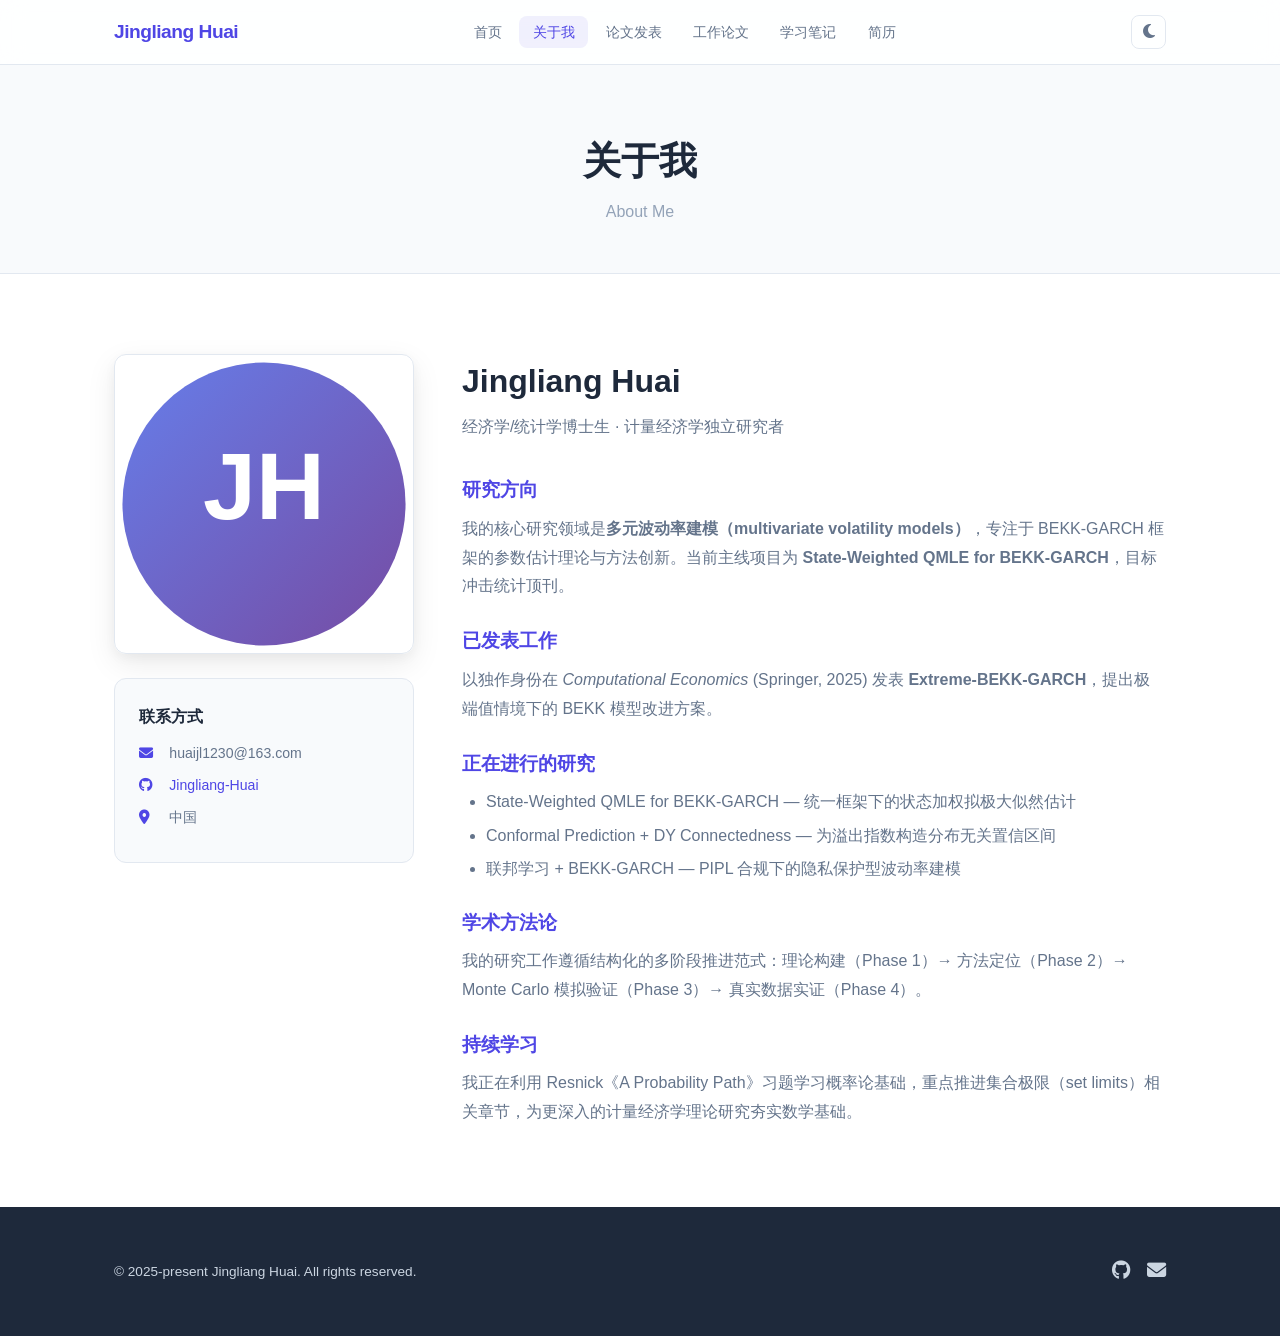
==== about.html @ 9f8ee6a2 "First Upload" ====
<!DOCTYPE html>
<html lang="zh-CN">
<head>
  <meta charset="UTF-8">
  <meta name="viewport" content="width=device-width, initial-scale=1.0">
  <title>关于我 | Jingliang Huai</title>
  <link rel="stylesheet" href="css/style.css">
  <link rel="icon" href="images/favicon.svg" type="image/svg+xml">
  <link rel="stylesheet" href="https://cdnjs.cloudflare.com/ajax/libs/font-awesome/6.5.0/css/all.min.css">
</head>
<body>
  <nav class="navbar" id="navbar">
    <div class="nav-container">
      <a href="index.html" class="nav-logo"><span class="logo-text">Jingliang Huai</span></a>
      <ul class="nav-menu" id="navMenu">
        <li><a href="index.html" class="nav-link">首页</a></li>
        <li><a href="about.html" class="nav-link active">关于我</a></li>
        <li><a href="publications.html" class="nav-link">论文发表</a></li>
        <li><a href="research.html" class="nav-link">工作论文</a></li>
        <li><a href="notes.html" class="nav-link">学习笔记</a></li>
        <li><a href="cv.html" class="nav-link">简历</a></li>
      </ul>
      <div class="nav-right">
        <button id="themeToggle" class="theme-btn" aria-label="切换主题"><i class="fas fa-moon"></i></button>
        <div class="hamburger" id="hamburger">
          <span class="bar"></span>
          <span class="bar"></span>
          <span class="bar"></span>
        </div>
      </div>
    </div>
  </nav>

  <section class="page-header">
    <div class="container">
      <h1>关于我</h1>
      <p class="page-subtitle">About Me</p>
    </div>
  </section>

  <section class="section">
    <div class="container">
      <div class="about-grid">
        <div class="about-photo">
          <img src="images/avatar-placeholder.svg" alt="Jingliang Huai" class="about-avatar">
          <div class="about-contact-card">
            <h3>联系方式</h3>
            <p><i class="fas fa-envelope"></i> huaijl1230@163.com</p>
            <p><i class="fab fa-github"></i> <a href="https://github.com/Jingliang-Huai" target="_blank">Jingliang-Huai</a></p>
            <p><i class="fas fa-map-marker-alt"></i> 中国</p>
          </div>
        </div>
        <div class="about-bio">
          <h2>Jingliang Huai</h2>
          <p class="about-role">经济学/统计学博士生 · 计量经济学独立研究者</p>
          
          <h3>研究方向</h3>
          <p>我的核心研究领域是<strong>多元波动率建模（multivariate volatility models）</strong>，专注于 BEKK-GARCH 框架的参数估计理论与方法创新。当前主线项目为 <strong>State-Weighted QMLE for BEKK-GARCH</strong>，目标冲击统计顶刊。</p>
          
          <h3>已发表工作</h3>
          <p>以独作身份在 <em>Computational Economics</em> (Springer, 2025) 发表 <strong>Extreme-BEKK-GARCH</strong>，提出极端值情境下的 BEKK 模型改进方案。</p>
          
          <h3>正在进行的研究</h3>
          <ul>
            <li>State-Weighted QMLE for BEKK-GARCH — 统一框架下的状态加权拟极大似然估计</li>
            <li>Conformal Prediction + DY Connectedness — 为溢出指数构造分布无关置信区间</li>
            <li>联邦学习 + BEKK-GARCH — PIPL 合规下的隐私保护型波动率建模</li>
          </ul>

          <h3>学术方法论</h3>
          <p>我的研究工作遵循结构化的多阶段推进范式：理论构建（Phase 1）→ 方法定位（Phase 2）→ Monte Carlo 模拟验证（Phase 3）→ 真实数据实证（Phase 4）。</p>
          
          <h3>持续学习</h3>
          <p>我正在利用 Resnick《A Probability Path》习题学习概率论基础，重点推进集合极限（set limits）相关章节，为更深入的计量经济学理论研究夯实数学基础。</p>
        </div>
      </div>
    </div>
  </section>

  <footer class="footer">
    <div class="container">
      <div class="footer-content">
        <div class="footer-info">
          <p>&copy; 2025-present Jingliang Huai. All rights reserved.</p>
        </div>
        <div class="footer-links">
          <a href="https://github.com/Jingliang-Huai" target="_blank"><i class="fab fa-github"></i></a>
          <a href="mailto:huaijl1230@163.com"><i class="fas fa-envelope"></i></a>
        </div>
      </div>
    </div>
  </footer>

  <script src="js/main.js"></script>
</body>
</html>
---- css/style.css ----
/* ====================================================================
   Jingliang Huai - Personal Academic Website
   Style: Modern, Minimal, Academic with Dark/Light Modes
   ==================================================================== */

/* ---------- CSS Variables (Light Theme - Default) ---------- */
:root {
  --primary: #4f46e5;
  --primary-light: #818cf8;
  --primary-dark: #3730a3;
  --accent: #06b6d4;
  --bg: #ffffff;
  --bg-alt: #f8fafc;
  --bg-card: #ffffff;
  --text: #1e293b;
  --text-light: #64748b;
  --text-muted: #94a3b8;
  --border: #e2e8f0;
  --shadow: 0 1px 3px rgba(0,0,0,0.08), 0 1px 2px rgba(0,0,0,0.06);
  --shadow-lg: 0 10px 30px rgba(0,0,0,0.08), 0 4px 12px rgba(0,0,0,0.04);
  --radius: 12px;
  --radius-sm: 8px;
  --nav-bg: rgba(255,255,255,0.85);
  --hero-gradient: linear-gradient(135deg, #667eea 0%, #764ba2 100%);
  --footer-bg: #1e293b;
  --footer-text: #cbd5e1;
}

/* ---------- Dark Theme ---------- */
[data-theme="dark"] {
  --primary: #818cf8;
  --primary-light: #a5b4fc;
  --primary-dark: #6366f1;
  --accent: #22d3ee;
  --bg: #0f172a;
  --bg-alt: #1e293b;
  --bg-card: #1e293b;
  --text: #e2e8f0;
  --text-light: #94a3b8;
  --text-muted: #64748b;
  --border: #334155;
  --shadow: 0 1px 3px rgba(0,0,0,0.3), 0 1px 2px rgba(0,0,0,0.2);
  --shadow-lg: 0 10px 30px rgba(0,0,0,0.4), 0 4px 12px rgba(0,0,0,0.2);
  --nav-bg: rgba(15,23,42,0.92);
  --hero-gradient: linear-gradient(135deg, #1e1b4b 0%, #312e81 100%);
  --footer-bg: #020617;
  --footer-text: #94a3b8;
}

/* ---------- Base Reset ---------- */
*, *::before, *::after {
  margin: 0;
  padding: 0;
  box-sizing: border-box;
}

html {
  scroll-behavior: smooth;
  font-size: 16px;
}

body {
  font-family: -apple-system, BlinkMacSystemFont, 'Segoe UI', Roboto, 'Helvetica Neue', Arial, 'Noto Sans SC', sans-serif;
  background: var(--bg);
  color: var(--text);
  line-height: 1.7;
  transition: background 0.3s ease, color 0.3s ease;
  -webkit-font-smoothing: antialiased;
}

a {
  color: var(--primary);
  text-decoration: none;
  transition: color 0.2s;
}
a:hover { color: var(--primary-light); }

img { max-width: 100%; height: auto; }

.container {
  max-width: 1100px;
  margin: 0 auto;
  padding: 0 1.5rem;
}

/* ---------- Navbar ---------- */
.navbar {
  position: fixed;
  top: 0;
  left: 0;
  right: 0;
  z-index: 1000;
  background: var(--nav-bg);
  backdrop-filter: blur(12px);
  -webkit-backdrop-filter: blur(12px);
  border-bottom: 1px solid var(--border);
  transition: background 0.3s, border-color 0.3s;
}

.nav-container {
  max-width: 1100px;
  margin: 0 auto;
  padding: 0 1.5rem;
  display: flex;
  align-items: center;
  justify-content: space-between;
  height: 64px;
}

.nav-logo .logo-text {
  font-size: 1.2rem;
  font-weight: 700;
  color: var(--primary);
  letter-spacing: -0.5px;
}

.nav-menu {
  display: flex;
  list-style: none;
  gap: 0.25rem;
}

.nav-link {
  padding: 0.5rem 0.85rem;
  border-radius: var(--radius-sm);
  font-size: 0.9rem;
  font-weight: 500;
  color: var(--text-light);
  transition: all 0.2s;
}
.nav-link:hover {
  color: var(--text);
  background: var(--bg-alt);
}
.nav-link.active {
  color: var(--primary);
  background: rgba(79,70,229,0.08);
}

.nav-right {
  display: flex;
  align-items: center;
  gap: 0.5rem;
}

.theme-btn {
  background: none;
  border: 1px solid var(--border);
  border-radius: 8px;
  padding: 0.45rem 0.65rem;
  color: var(--text-light);
  cursor: pointer;
  font-size: 1rem;
  transition: all 0.2s;
}
.theme-btn:hover {
  color: var(--primary);
  border-color: var(--primary);
}

/* Hamburger */
.hamburger {
  display: none;
  flex-direction: column;
  gap: 5px;
  cursor: pointer;
  padding: 4px;
}
.hamburger .bar {
  width: 24px;
  height: 2px;
  background: var(--text);
  border-radius: 2px;
  transition: all 0.3s;
}

/* ---------- Hero Section ---------- */
.hero {
  position: relative;
  min-height: 100vh;
  display: flex;
  align-items: center;
  justify-content: center;
  overflow: hidden;
  padding-top: 64px;
}

.hero-bg {
  position: absolute;
  inset: 0;
  background: var(--hero-gradient);
  opacity: 0.08;
  z-index: 0;
}

.hero-particles {
  position: absolute;
  inset: 0;
  z-index: 0;
}

.hero-content {
  position: relative;
  z-index: 1;
  text-align: center;
  padding: 2rem;
  max-width: 700px;
}

.hero-avatar {
  width: 140px;
  height: 140px;
  border-radius: 50%;
  overflow: hidden;
  margin: 0 auto 1.5rem;
  border: 4px solid var(--primary);
  box-shadow: var(--shadow-lg);
  background: var(--bg);
}
.hero-avatar img {
  width: 100%;
  height: 100%;
  object-fit: cover;
}

.hero-name {
  font-size: 2.8rem;
  font-weight: 800;
  letter-spacing: -1px;
  margin-bottom: 0.5rem;
  background: linear-gradient(135deg, var(--primary), var(--accent));
  -webkit-background-clip: text;
  -webkit-text-fill-color: transparent;
  background-clip: text;
}

.hero-title {
  font-size: 1.2rem;
  color: var(--text-light);
  margin-bottom: 0.3rem;
}

.hero-subtitle {
  font-size: 0.95rem;
  color: var(--text-muted);
  margin-bottom: 1.5rem;
}

.hero-social {
  display: flex;
  justify-content: center;
  gap: 1.2rem;
  margin-bottom: 2rem;
}

.social-link {
  display: flex;
  align-items: center;
  justify-content: center;
  width: 44px;
  height: 44px;
  border-radius: 50%;
  background: var(--bg-alt);
  color: var(--text-light);
  font-size: 1.2rem;
  border: 1px solid var(--border);
  transition: all 0.3s;
}
.social-link:hover {
  color: white;
  background: var(--primary);
  border-color: var(--primary);
  transform: translateY(-3px);
}

.hero-cta {
  display: flex;
  gap: 1rem;
  justify-content: center;
  flex-wrap: wrap;
}

/* Buttons */
.btn {
  display: inline-flex;
  align-items: center;
  gap: 0.5rem;
  padding: 0.7rem 1.5rem;
  border-radius: var(--radius-sm);
  font-size: 0.95rem;
  font-weight: 600;
  cursor: pointer;
  transition: all 0.3s;
  border: 2px solid transparent;
}
.btn-primary {
  background: var(--primary);
  color: white !important;
}
.btn-primary:hover {
  background: var(--primary-dark);
  transform: translateY(-2px);
  box-shadow: 0 4px 12px rgba(79,70,229,0.3);
}
.btn-outline {
  background: transparent;
  color: var(--text) !important;
  border-color: var(--border);
}
.btn-outline:hover {
  border-color: var(--primary);
  color: var(--primary) !important;
  transform: translateY(-2px);
}

.scroll-indicator {
  position: absolute;
  bottom: 2rem;
  left: 50%;
  transform: translateX(-50%);
  display: flex;
  flex-direction: column;
  align-items: center;
  gap: 0.3rem;
  color: var(--text-muted);
  font-size: 0.8rem;
  animation: bounce 2s infinite;
}
@keyframes bounce {
  0%, 100% { transform: translateX(-50%) translateY(0); }
  50% { transform: translateX(-50%) translateY(8px); }
}

/* ---------- General Sections ---------- */
.section {
  padding: 5rem 0;
}
.section-alt {
  background: var(--bg-alt);
}

.section-title {
  font-size: 2rem;
  font-weight: 800;
  margin-bottom: 2.5rem;
  display: flex;
  align-items: center;
  gap: 0.75rem;
}
.title-deco {
  display: block;
  width: 4px;
  height: 28px;
  background: var(--primary);
  border-radius: 2px;
}

.section-subtitle {
  font-size: 1.5rem;
  font-weight: 700;
  margin-bottom: 2rem;
}

.section-more {
  margin-top: 2rem;
  text-align: center;
}
.section-more a {
  font-weight: 500;
  color: var(--primary);
}
.section-more a:hover {
  gap: 0.5rem;
}

/* ---------- News Timeline ---------- */
.news-timeline {
  position: relative;
  padding-left: 2rem;
  max-width: 650px;
}
.news-timeline::before {
  content: '';
  position: absolute;
  left: 8px;
  top: 0;
  bottom: 0;
  width: 2px;
  background: var(--border);
}
.news-item {
  position: relative;
  margin-bottom: 2rem;
  display: flex;
  gap: 1.5rem;
}
.news-item::before {
  content: '';
  position: absolute;
  left: -1.6rem;
  top: 6px;
  width: 12px;
  height: 12px;
  border-radius: 50%;
  background: var(--primary);
  border: 3px solid var(--bg);
  box-shadow: 0 0 0 2px var(--primary);
}
.news-date {
  min-width: 70px;
  font-size: 0.85rem;
  font-weight: 600;
  color: var(--primary);
  padding-top: 2px;
}
.news-content p {
  color: var(--text-light);
  font-size: 0.95rem;
}
.news-content strong {
  color: var(--text);
}

/* ---------- Research Grid ---------- */
.research-grid {
  display: grid;
  grid-template-columns: repeat(auto-fill, minmax(300px, 1fr));
  gap: 1.5rem;
}

.research-card {
  background: var(--bg-card);
  border: 1px solid var(--border);
  border-radius: var(--radius);
  padding: 2rem;
  transition: all 0.3s;
  box-shadow: var(--shadow);
}
.research-card:hover {
  transform: translateY(-4px);
  box-shadow: var(--shadow-lg);
  border-color: var(--primary-light);
}

.card-icon {
  width: 50px;
  height: 50px;
  display: flex;
  align-items: center;
  justify-content: center;
  border-radius: 12px;
  background: rgba(79,70,229,0.08);
  color: var(--primary);
  font-size: 1.4rem;
  margin-bottom: 1rem;
}

.research-card h3 {
  font-size: 1.1rem;
  font-weight: 700;
  margin-bottom: 0.5rem;
}
.research-card p {
  font-size: 0.9rem;
  color: var(--text-light);
  line-height: 1.6;
}

/* ---------- Publications List ---------- */
.pub-list {
  display: flex;
  flex-direction: column;
  gap: 1.5rem;
}

.pub-item {
  display: flex;
  gap: 1.5rem;
  padding: 1.5rem;
  background: var(--bg-card);
  border: 1px solid var(--border);
  border-radius: var(--radius);
  transition: all 0.3s;
}
.pub-item:hover {
  box-shadow: var(--shadow-lg);
  border-color: var(--primary-light);
}

.pub-year {
  min-width: 80px;
  text-align: center;
  padding: 0.5rem 0.8rem;
  background: var(--primary);
  color: white;
  border-radius: var(--radius-sm);
  font-weight: 700;
  font-size: 0.9rem;
  height: fit-content;
}
.pub-year.working {
  background: #f59e0b;
}

.pub-info {
  flex: 1;
}
.pub-title {
  font-size: 1.1rem;
  font-weight: 700;
  margin-bottom: 0.3rem;
}
.pub-authors {
  font-size: 0.9rem;
  color: var(--text-light);
  margin-bottom: 0.2rem;
}
.pub-journal {
  font-size: 0.85rem;
  color: var(--text-muted);
  font-style: italic;
  margin-bottom: 0.5rem;
}
.pub-abstract {
  font-size: 0.88rem;
  color: var(--text-light);
  line-height: 1.6;
  margin-bottom: 0.75rem;
}

.pub-links-bar {
  display: flex;
  gap: 0.75rem;
  flex-wrap: wrap;
  align-items: center;
}
.pub-link-btn {
  display: inline-flex;
  align-items: center;
  gap: 0.3rem;
  padding: 0.3rem 0.7rem;
  border-radius: 6px;
  font-size: 0.8rem;
  font-weight: 500;
  background: var(--bg-alt);
  color: var(--text-light) !important;
  border: 1px solid var(--border);
  transition: all 0.2s;
}
.pub-link-btn:hover {
  color: var(--primary) !important;
  border-color: var(--primary);
}

.pub-badge {
  display: inline-block;
  padding: 0.2rem 0.6rem;
  border-radius: 6px;
  font-size: 0.75rem;
  font-weight: 600;
  background: rgba(79,70,229,0.1);
  color: var(--primary);
}
.pub-badge.working-badge {
  background: rgba(245,158,11,0.1);
  color: #d97706;
}

/* ---------- Notes Grid (Home) ---------- */
.notes-grid {
  display: grid;
  grid-template-columns: repeat(auto-fill, minmax(250px, 1fr));
  gap: 1.5rem;
}

.note-card {
  display: block;
  background: var(--bg-card);
  border: 1px solid var(--border);
  border-radius: var(--radius);
  padding: 1.5rem;
  transition: all 0.3s;
  color: var(--text) !important;
}
.note-card:hover {
  transform: translateY(-4px);
  box-shadow: var(--shadow-lg);
  border-color: var(--primary-light);
}

.note-icon {
  font-size: 2rem;
  margin-bottom: 0.75rem;
}
.note-card h3 {
  font-size: 1.05rem;
  font-weight: 700;
  margin-bottom: 0.4rem;
}
.note-card p {
  font-size: 0.85rem;
  color: var(--text-light);
  line-height: 1.5;
  margin-bottom: 0.75rem;
}
.note-tag {
  display: inline-block;
  padding: 0.15rem 0.55rem;
  border-radius: 6px;
  font-size: 0.75rem;
  font-weight: 500;
  background: rgba(6,182,212,0.1);
  color: var(--accent);
}

/* ---------- Page Header ---------- */
.page-header {
  padding: 8rem 0 3rem;
  background: var(--bg-alt);
  border-bottom: 1px solid var(--border);
  text-align: center;
}
.page-header h1 {
  font-size: 2.4rem;
  font-weight: 800;
}
.page-subtitle {
  color: var(--text-muted);
  font-size: 1rem;
  margin-top: 0.3rem;
}

/* ---------- About Page ---------- */
.about-grid {
  display: grid;
  grid-template-columns: 300px 1fr;
  gap: 3rem;
}
.about-photo {
  display: flex;
  flex-direction: column;
  gap: 1.5rem;
}
.about-avatar {
  width: 100%;
  border-radius: var(--radius);
  box-shadow: var(--shadow-lg);
  border: 1px solid var(--border);
}
.about-contact-card {
  background: var(--bg-alt);
  border: 1px solid var(--border);
  border-radius: var(--radius);
  padding: 1.5rem;
}
.about-contact-card h3 {
  font-size: 1rem;
  font-weight: 700;
  margin-bottom: 0.75rem;
}
.about-contact-card p {
  font-size: 0.88rem;
  color: var(--text-light);
  margin-bottom: 0.5rem;
}
.about-contact-card i {
  width: 20px;
  color: var(--primary);
  margin-right: 0.4rem;
}

.about-bio h2 {
  font-size: 2rem;
  font-weight: 800;
  margin-bottom: 0.3rem;
}
.about-role {
  color: var(--text-light);
  font-size: 1rem;
  margin-bottom: 2rem;
}
.about-bio h3 {
  font-size: 1.2rem;
  font-weight: 700;
  margin: 1.5rem 0 0.5rem;
  color: var(--primary);
}
.about-bio p {
  color: var(--text-light);
  line-height: 1.8;
}
.about-bio ul {
  padding-left: 1.5rem;
  color: var(--text-light);
}
.about-bio ul li {
  margin-bottom: 0.4rem;
}

/* ---------- Notes Page ---------- */
.notes-categories {
  display: flex;
  gap: 0.5rem;
  flex-wrap: wrap;
  margin-bottom: 2rem;
}
.cat-btn {
  padding: 0.4rem 1rem;
  border-radius: 20px;
  border: 1px solid var(--border);
  background: transparent;
  color: var(--text-light);
  font-size: 0.85rem;
  cursor: pointer;
  transition: all 0.2s;
}
.cat-btn:hover, .cat-btn.active {
  background: var(--primary);
  color: white;
  border-color: var(--primary);
}

.note-entry {
  background: var(--bg-card);
  border: 1px solid var(--border);
  border-radius: var(--radius);
  padding: 1.5rem;
  margin-bottom: 1.2rem;
  transition: all 0.2s;
}
.note-entry:hover {
  box-shadow: var(--shadow-lg);
}

.note-entry-header {
  display: flex;
  justify-content: space-between;
  align-items: center;
  margin-bottom: 0.5rem;
}
.note-category-tag {
  padding: 0.15rem 0.6rem;
  border-radius: 6px;
  font-size: 0.75rem;
  font-weight: 600;
}
.note-category-tag.probability { background: rgba(99,102,241,0.1); color: #6366f1; }
.note-category-tag.papers { background: rgba(239,68,68,0.1); color: #ef4444; }
.note-category-tag.method { background: rgba(16,185,129,0.1); color: #10b981; }
.note-category-tag.fl { background: rgba(245,158,11,0.1); color: #f59e0b; }
.note-date { font-size: 0.8rem; color: var(--text-muted); }

.note-entry h3 {
  font-size: 1.1rem;
  font-weight: 700;
  margin-bottom: 0.4rem;
}
.note-entry > p {
  font-size: 0.9rem;
  color: var(--text-light);
  line-height: 1.6;
}
.note-entry-footer {
  display: flex;
  justify-content: space-between;
  align-items: center;
  margin-top: 0.75rem;
}
.note-status { font-size: 0.85rem; color: var(--text-muted); }
.topic-tag {
  display: inline-block;
  padding: 0.1rem 0.5rem;
  border-radius: 4px;
  font-size: 0.75rem;
  background: var(--bg-alt);
  color: var(--text-muted);
  margin-left: 0.3rem;
}

/* ---------- Research/Project Page ---------- */
.project-card {
  background: var(--bg-card);
  border: 1px solid var(--border);
  border-radius: var(--radius);
  padding: 2rem;
  margin-bottom: 2rem;
}
.project-header {
  margin-bottom: 1rem;
}
.project-status {
  display: inline-block;
  padding: 0.2rem 0.7rem;
  border-radius: 20px;
  font-size: 0.8rem;
  font-weight: 600;
  margin-bottom: 0.75rem;
}
.project-status.active { background: rgba(16,185,129,0.1); color: #10b981; }
.project-status.exploring { background: rgba(245,158,11,0.1); color: #f59e0b; }

.project-header h2 {
  font-size: 1.4rem;
  font-weight: 700;
}
.project-meta {
  display: flex;
  gap: 1rem;
  flex-wrap: wrap;
  font-size: 0.85rem;
  color: var(--text-muted);
  margin-bottom: 1.5rem;
}
.project-meta i { color: var(--primary); margin-right: 0.3rem; }

.project-content h3 {
  font-size: 1rem;
  font-weight: 700;
  margin: 1rem 0 0.3rem;
  color: var(--primary);
}
.project-content p, .project-content ul {
  font-size: 0.9rem;
  color: var(--text-light);
  line-height: 1.7;
}
.project-content ul {
  padding-left: 1.5rem;
}

/* ---------- CV Page ---------- */
.cv-container {
  max-width: 800px;
}
.cv-section {
  margin-bottom: 2.5rem;
}
.cv-section-title {
  font-size: 1.2rem;
  font-weight: 700;
  margin-bottom: 1rem;
  padding-bottom: 0.5rem;
  border-bottom: 2px solid var(--primary);
  color: var(--primary);
}
.cv-section-title i {
  margin-right: 0.5rem;
}
.cv-entry {
  margin-bottom: 1rem;
  line-height: 1.7;
}
.cv-entry p { font-size: 0.93rem; color: var(--text-light); }
.cv-entry strong { color: var(--text); }
.cv-entry-left { flex: 1; }
.cv-entry-right { min-width: 80px; text-align: right; }
.cv-date {
  font-size: 0.85rem;
  color: var(--primary);
  font-weight: 600;
}
.cv-degree { font-weight: 700; color: var(--text) !important; }
.cv-major { font-size: 0.88rem !important; }
.cv-school { font-size: 0.85rem !important; color: var(--text-muted) !important; }

.cv-tags {
  display: flex;
  flex-wrap: wrap;
  gap: 0.5rem;
}
.cv-tag {
  padding: 0.3rem 0.8rem;
  border-radius: 20px;
  font-size: 0.83rem;
  background: rgba(79,70,229,0.06);
  color: var(--text-light);
  border: 1px solid var(--border);
}

.cv-skills {
  display: flex;
  flex-direction: column;
  gap: 0.8rem;
}
.skill-item {
  display: flex;
  align-items: center;
  gap: 1rem;
}
.skill-name {
  min-width: 80px;
  font-weight: 600;
  font-size: 0.9rem;
}
.skill-bar {
  flex: 1;
  height: 8px;
  background: var(--bg-alt);
  border-radius: 4px;
  overflow: hidden;
}
.skill-progress {
  height: 100%;
  background: linear-gradient(90deg, var(--primary), var(--accent));
  border-radius: 4px;
  transition: width 1s ease;
}

.cv-download {
  text-align: center;
  margin-top: 2rem;
}

/* ---------- Footer ---------- */
.footer {
  background: var(--footer-bg);
  color: var(--footer-text);
  padding: 3rem 0;
}
.footer-content {
  display: flex;
  justify-content: space-between;
  align-items: center;
  flex-wrap: wrap;
  gap: 1rem;
}
.footer-info p {
  font-size: 0.85rem;
}
.footer-powered {
  margin-top: 0.3rem;
  font-size: 0.8rem !important;
}
.footer-powered i {
  color: #ef4444;
}
.footer-links {
  display: flex;
  gap: 1rem;
}
.footer-links a {
  color: var(--footer-text);
  font-size: 1.2rem;
  transition: color 0.2s;
}
.footer-links a:hover {
  color: white;
}
.footer-counter {
  text-align: center;
  margin-top: 1rem;
  padding-top: 1rem;
  border-top: 1px solid rgba(255,255,255,0.1);
  font-size: 0.8rem;
}

/* ---------- Responsive ---------- */
@media (max-width: 768px) {
  .nav-menu {
    position: fixed;
    top: 64px;
    left: 0;
    right: 0;
    background: var(--nav-bg);
    backdrop-filter: blur(12px);
    flex-direction: column;
    padding: 1rem;
    gap: 0;
    border-bottom: 1px solid var(--border);
    transform: translateY(-100%);
    opacity: 0;
    pointer-events: none;
    transition: all 0.3s;
  }
  .nav-menu.active {
    transform: translateY(0);
    opacity: 1;
    pointer-events: all;
  }
  .nav-link { padding: 0.75rem 1rem; }
  .hamburger { display: flex; }

  .hero-name { font-size: 2rem; }
  .hero-title { font-size: 1rem; }

  .about-grid {
    grid-template-columns: 1fr;
  }
  .about-photo {
    max-width: 250px;
    margin: 0 auto;
  }

  .pub-item {
    flex-direction: column;
    gap: 0.75rem;
  }
  .pub-year {
    align-self: flex-start;
  }

  .research-grid, .notes-grid {
    grid-template-columns: 1fr;
  }

  .section { padding: 3rem 0; }
  .section-title { font-size: 1.6rem; }

  .footer-content {
    flex-direction: column;
    text-align: center;
  }
}

@media (max-width: 480px) {
  .hero-name { font-size: 1.6rem; }
  .hero-avatar { width: 100px; height: 100px; }
  .hero-social { gap: 0.8rem; }
  .social-link { width: 38px; height: 38px; font-size: 1rem; }
  .container { padding: 0 1rem; }
}
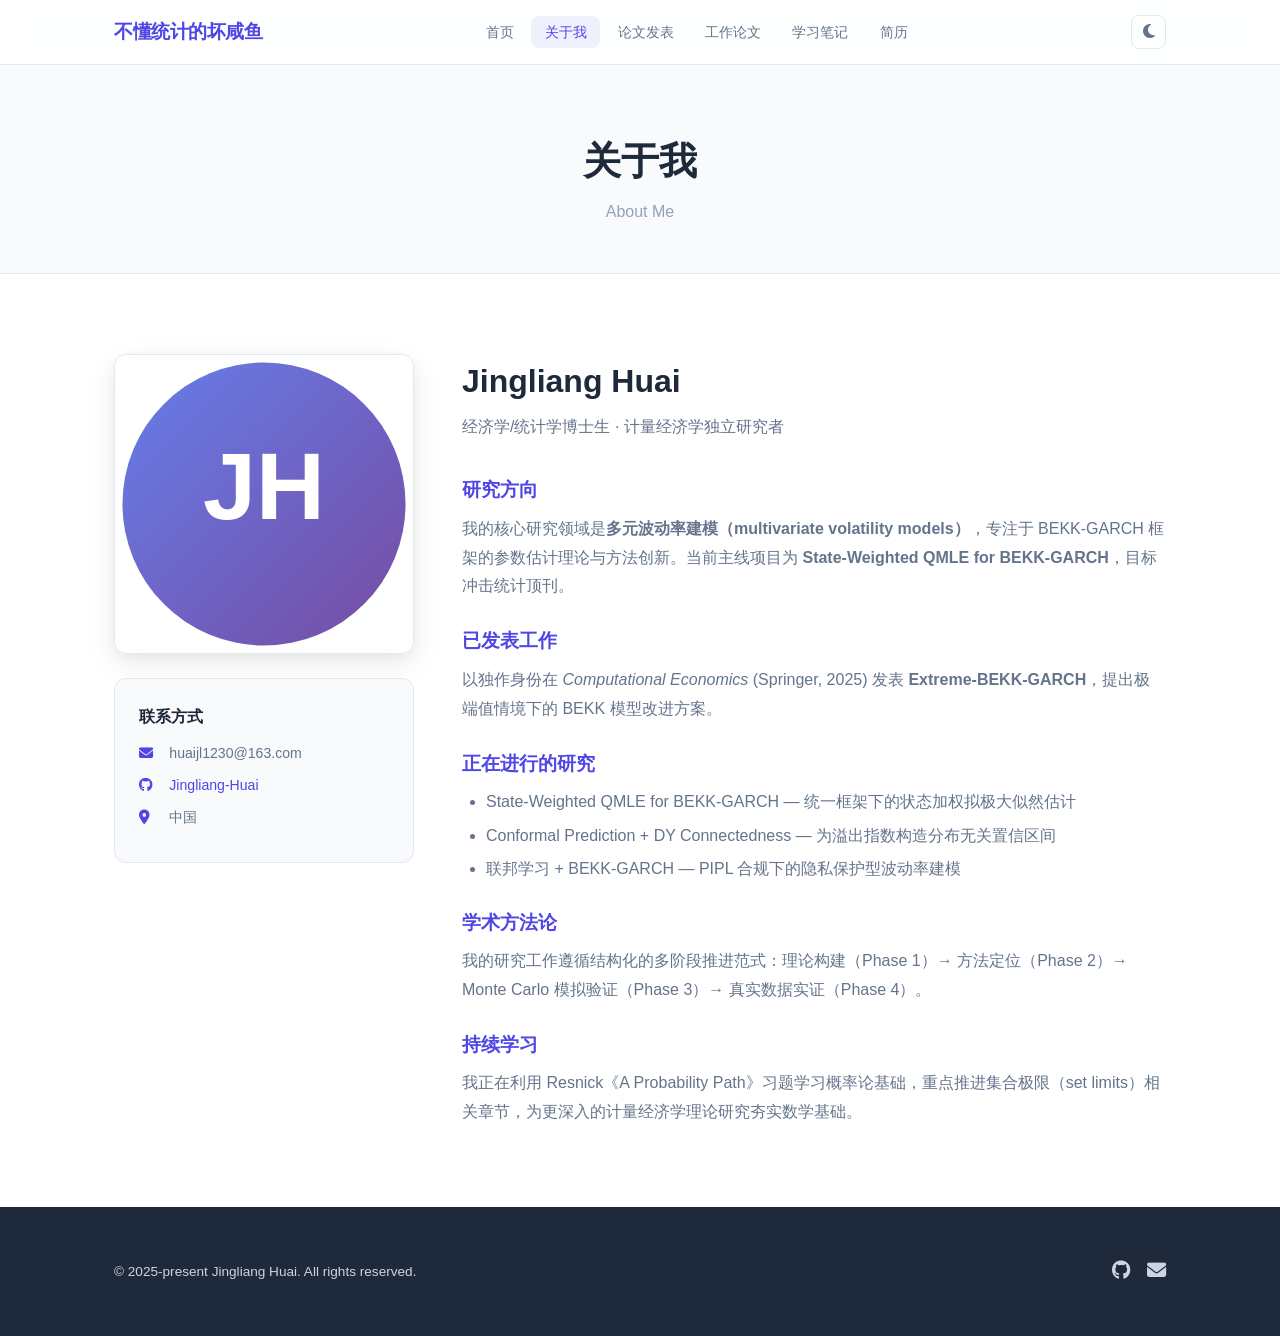
==== commit b9a2ab5a: "Revise" ====
--- a/about.html
+++ b/about.html
@@ -3,7 +3,7 @@
 <head>
   <meta charset="UTF-8">
   <meta name="viewport" content="width=device-width, initial-scale=1.0">
-  <title>关于我 | Jingliang Huai</title>
+  <title>关于我 | 不懂统计的坏咸鱼</title>
   <link rel="stylesheet" href="css/style.css">
   <link rel="icon" href="images/favicon.svg" type="image/svg+xml">
   <link rel="stylesheet" href="https://cdnjs.cloudflare.com/ajax/libs/font-awesome/6.5.0/css/all.min.css">
@@ -11,7 +11,7 @@
 <body>
   <nav class="navbar" id="navbar">
     <div class="nav-container">
-      <a href="index.html" class="nav-logo"><span class="logo-text">Jingliang Huai</span></a>
+      <a href="index.html" class="nav-logo"><span class="logo-text">不懂统计的坏咸鱼</span></a>
       <ul class="nav-menu" id="navMenu">
         <li><a href="index.html" class="nav-link">首页</a></li>
         <li><a href="about.html" class="nav-link active">关于我</a></li>
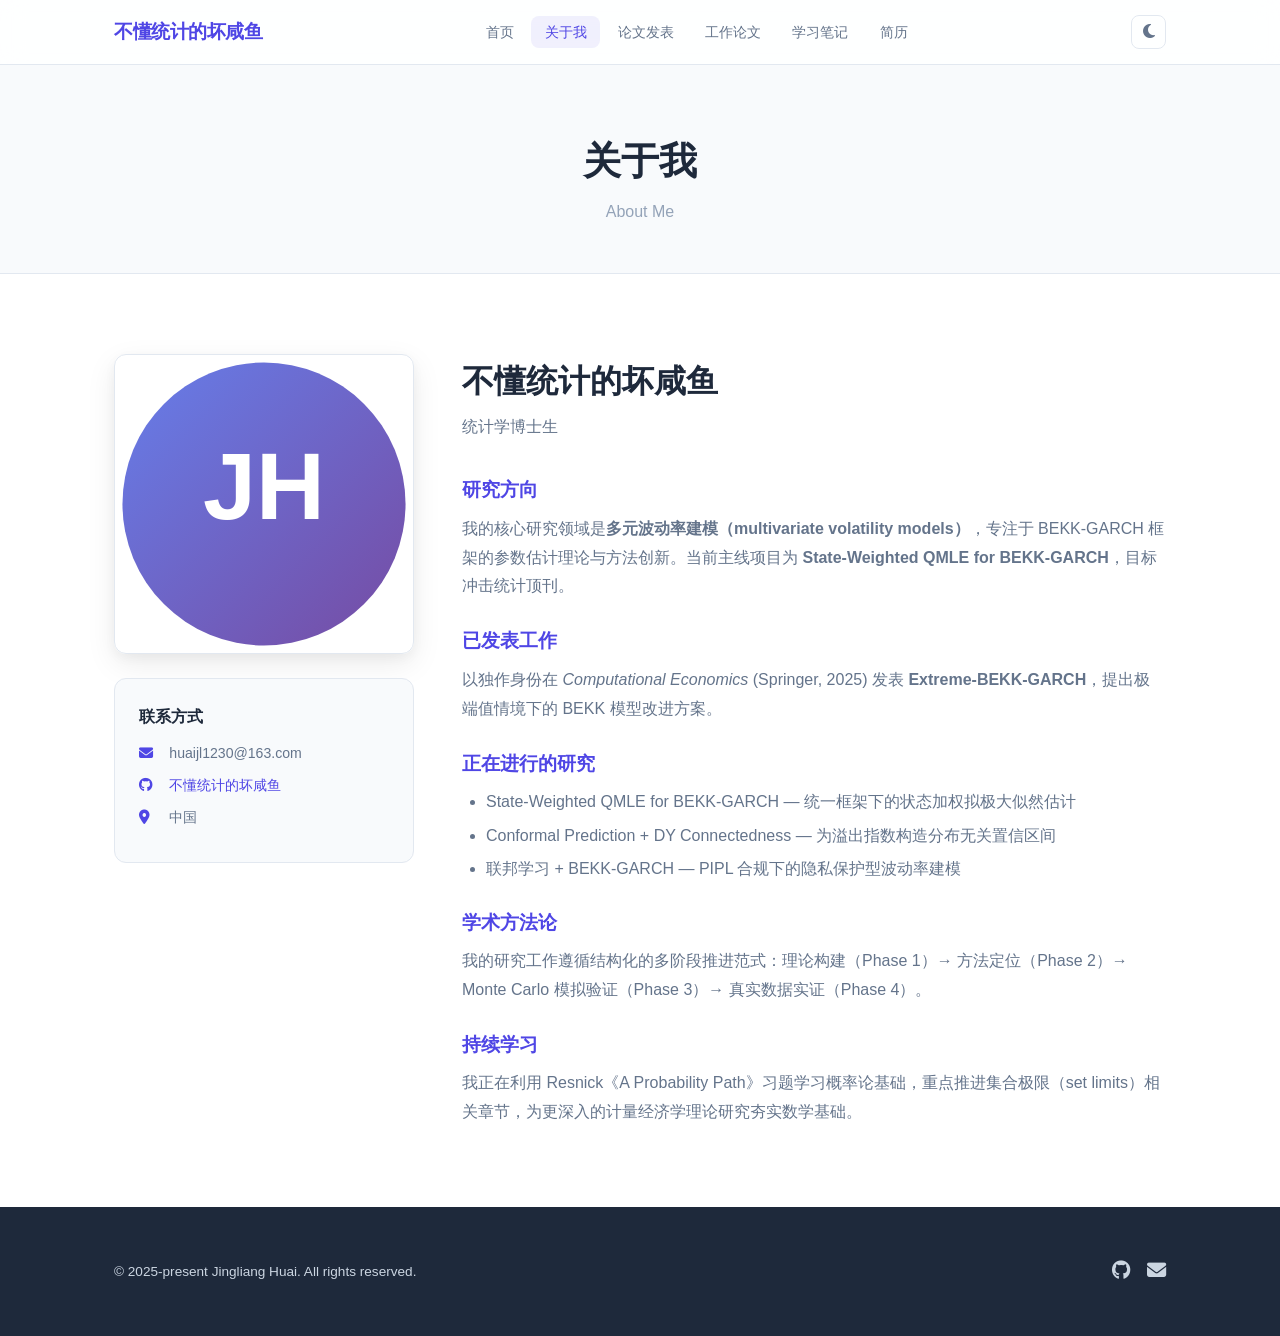
==== commit 951e2ed6: "Update about.html" ====
--- a/about.html
+++ b/about.html
@@ -46,13 +46,13 @@
           <div class="about-contact-card">
             <h3>联系方式</h3>
             <p><i class="fas fa-envelope"></i> huaijl1230@163.com</p>
-            <p><i class="fab fa-github"></i> <a href="https://github.com/Jingliang-Huai" target="_blank">Jingliang-Huai</a></p>
+            <p><i class="fab fa-github"></i> <a href="https://github.com/Jingliang-Huai" target="_blank">不懂统计的坏咸鱼</a></p>
             <p><i class="fas fa-map-marker-alt"></i> 中国</p>
           </div>
         </div>
         <div class="about-bio">
-          <h2>Jingliang Huai</h2>
-          <p class="about-role">经济学/统计学博士生 · 计量经济学独立研究者</p>
+          <h2>不懂统计的坏咸鱼</h2>
+          <p class="about-role">统计学博士生</p>
           
           <h3>研究方向</h3>
           <p>我的核心研究领域是<strong>多元波动率建模（multivariate volatility models）</strong>，专注于 BEKK-GARCH 框架的参数估计理论与方法创新。当前主线项目为 <strong>State-Weighted QMLE for BEKK-GARCH</strong>，目标冲击统计顶刊。</p>
